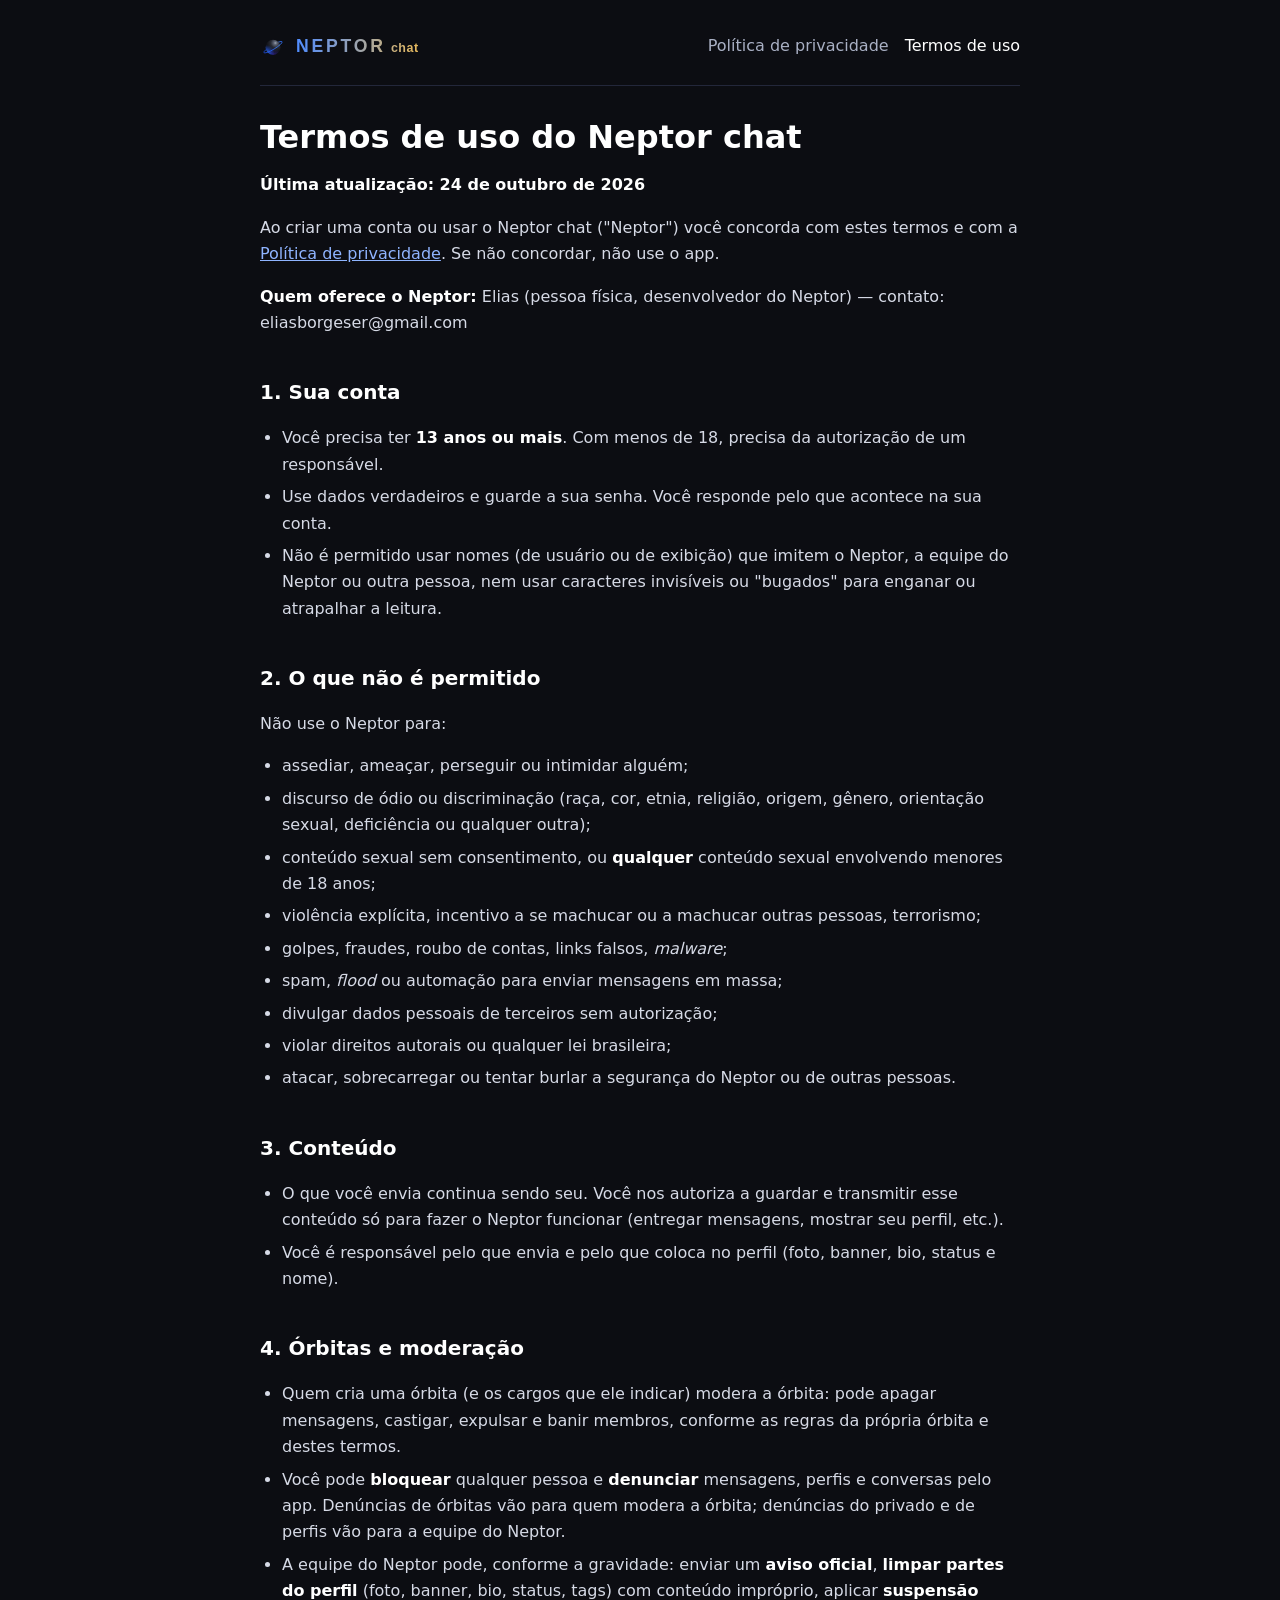
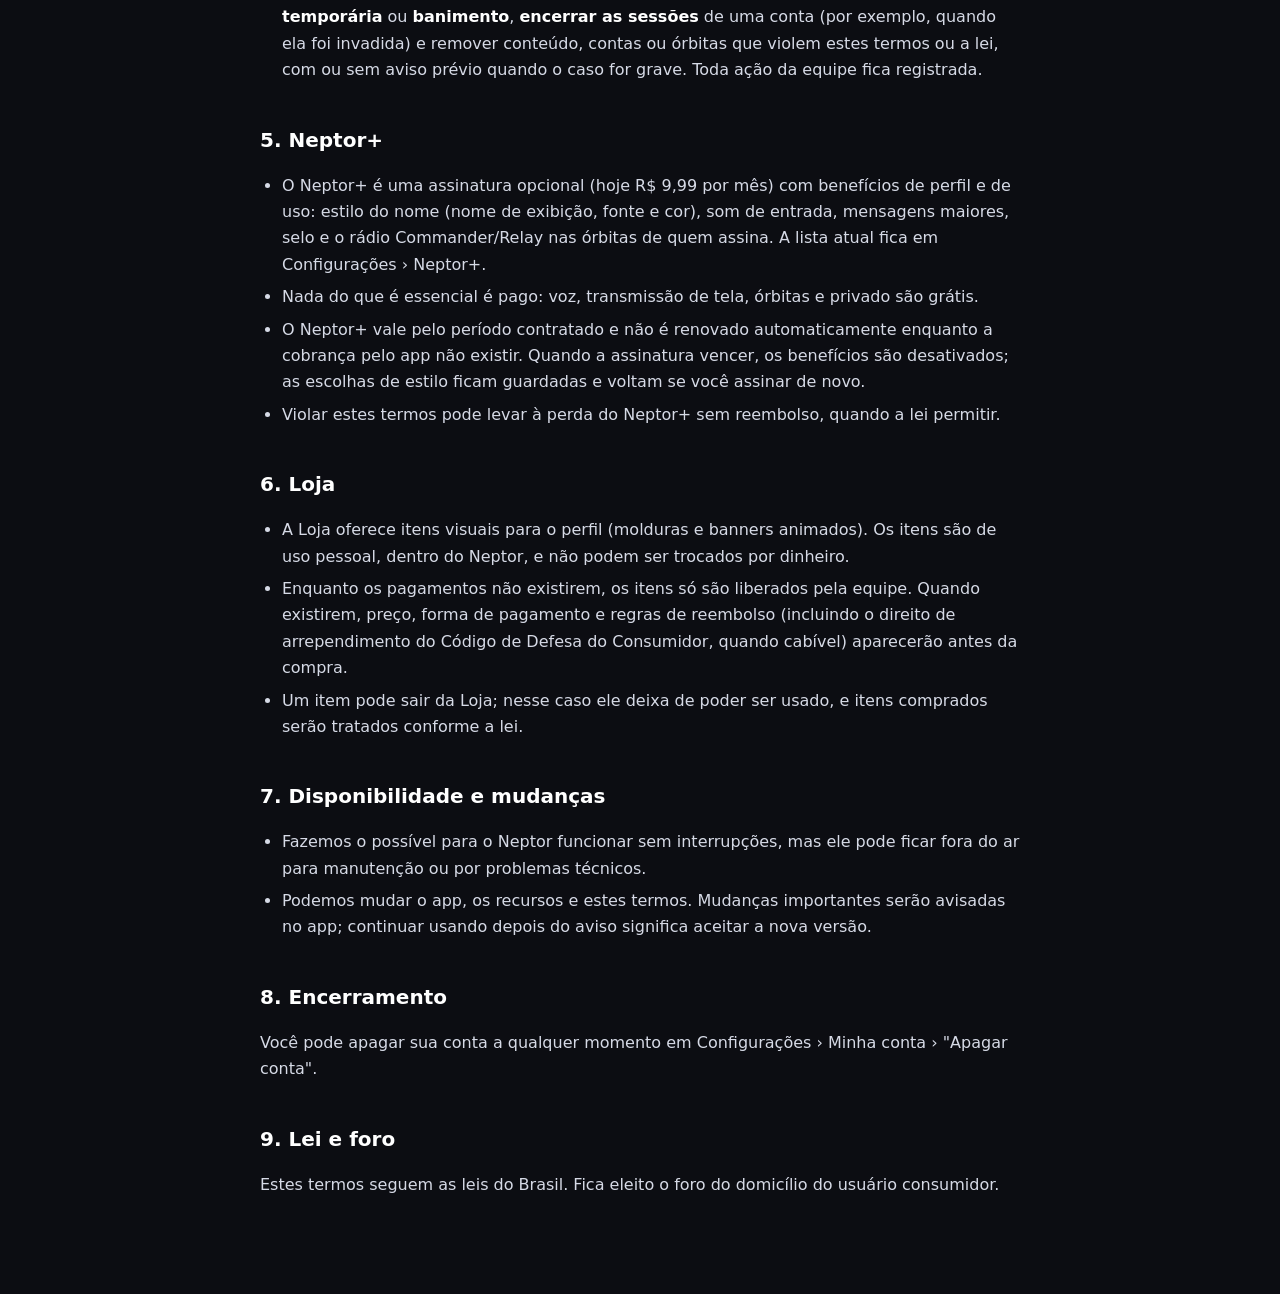
==== termos/index.html @ 5d6900de "Site do Neptor (24/10/2026, 20:20:30)" ====
<!doctype html>
<html lang="pt-BR">
<head>
<meta charset="utf-8" />
<meta name="viewport" content="width=device-width, initial-scale=1" />
<title>Termos de uso · Neptor chat</title>
<meta name="theme-color" content="#0C0D12" />
<link rel="icon" href="../neptor-icon.ico" sizes="any" />
<link rel="icon" href="../neptor-planet.svg" type="image/svg+xml" />
<style>
  :root { color-scheme: dark; }
  body { margin: 0; background: #0C0D12; color: #D6DAE6; font: 16px/1.65 system-ui, -apple-system, "Segoe UI", Roboto, sans-serif; }
  main { max-width: 760px; margin: 0 auto; padding: 32px 20px 80px; }
  header { display: flex; align-items: center; justify-content: space-between; gap: 16px; padding-bottom: 24px; border-bottom: 1px solid #23273A; margin-bottom: 32px; }
  header a { color: #8FB4FF; text-decoration: none; font-weight: 600; }
  header nav a { margin-left: 16px; font-weight: 500; color: #A9B0C4; }
  header nav a[aria-current] { color: #FFFFFF; }
  .brand { display: inline-flex; align-items: center; gap: 10px; }
  .wordmark { display: inline-flex; align-items: baseline; gap: 5px; font-family: Arial, sans-serif; font-weight: 700; background: linear-gradient(90deg, #4F8CFF, #E8B95B); -webkit-background-clip: text; background-clip: text; color: transparent; }
  .wordmark b { letter-spacing: 0.16em; font-size: 1.1rem; }
  .wordmark small { letter-spacing: 0.04em; font-size: 0.78rem; font-weight: 700; }
  .brand img { width: 26px; height: 26px; }
  h1 { color: #FFFFFF; font-size: 2rem; line-height: 1.2; margin: 0 0 8px; }
  h2 { color: #FFFFFF; font-size: 1.25rem; margin: 40px 0 12px; }
  h3 { color: #FFFFFF; font-size: 1.05rem; margin: 28px 0 8px; }
  strong { color: #FFFFFF; }
  a { color: #8FB4FF; }
  ul { padding-left: 22px; }
  li { margin: 6px 0; }
  code { background: #171A26; padding: 1px 6px; border-radius: 4px; }
  .table { overflow-x: auto; margin: 16px 0; }
  table { border-collapse: collapse; width: 100%; font-size: 0.93rem; }
  th, td { border: 1px solid #23273A; padding: 10px 12px; text-align: left; vertical-align: top; }
  th { background: #141726; color: #FFFFFF; }
</style>
</head>
<body>
<main>
<header>
  <a class="brand" href="../"><img src="../neptor-planet.svg" alt="" /><span class="wordmark"><b>NEPTOR</b><small>chat</small></span></a>
  <nav><a href="../privacidade/">Política de privacidade</a><a href="../termos/" aria-current="page">Termos de uso</a></nav>
</header>
<h1>Termos de uso do Neptor chat</h1>
<p><strong>Última atualização: 24 de outubro de 2026</strong></p>
<p>Ao criar uma conta ou usar o Neptor chat ("Neptor") você concorda com estes termos e com a <a href="../privacidade/">Política de privacidade</a>. Se não concordar, não use o app.</p>
<p><strong>Quem oferece o Neptor:</strong> Elias (pessoa física, desenvolvedor do Neptor) — contato: eliasborgeser@gmail.com</p>
<h2>1. Sua conta</h2>
<ul><li>Você precisa ter <strong>13 anos ou mais</strong>. Com menos de 18, precisa da autorização de um responsável.</li><li>Use dados verdadeiros e guarde a sua senha. Você responde pelo que acontece na sua conta.</li><li>Não é permitido usar nomes (de usuário ou de exibição) que imitem o Neptor, a equipe do Neptor ou outra pessoa, nem usar caracteres invisíveis ou "bugados" para enganar ou atrapalhar a leitura.</li></ul>
<h2>2. O que não é permitido</h2>
<p>Não use o Neptor para:</p>
<ul><li>assediar, ameaçar, perseguir ou intimidar alguém;</li><li>discurso de ódio ou discriminação (raça, cor, etnia, religião, origem, gênero, orientação sexual, deficiência ou qualquer outra);</li><li>conteúdo sexual sem consentimento, ou <strong>qualquer</strong> conteúdo sexual envolvendo menores de 18 anos;</li><li>violência explícita, incentivo a se machucar ou a machucar outras pessoas, terrorismo;</li><li>golpes, fraudes, roubo de contas, links falsos, <em>malware</em>;</li><li>spam, <em>flood</em> ou automação para enviar mensagens em massa;</li><li>divulgar dados pessoais de terceiros sem autorização;</li><li>violar direitos autorais ou qualquer lei brasileira;</li><li>atacar, sobrecarregar ou tentar burlar a segurança do Neptor ou de outras pessoas.</li></ul>
<h2>3. Conteúdo</h2>
<ul><li>O que você envia continua sendo seu. Você nos autoriza a guardar e transmitir esse conteúdo só para fazer o Neptor funcionar (entregar mensagens, mostrar seu perfil, etc.).</li><li>Você é responsável pelo que envia e pelo que coloca no perfil (foto, banner, bio, status e nome).</li></ul>
<h2>4. Órbitas e moderação</h2>
<ul><li>Quem cria uma órbita (e os cargos que ele indicar) modera a órbita: pode apagar mensagens, castigar, expulsar e banir membros, conforme as regras da própria órbita e destes termos.</li><li>Você pode <strong>bloquear</strong> qualquer pessoa e <strong>denunciar</strong> mensagens, perfis e conversas pelo app. Denúncias de órbitas vão para quem modera a órbita; denúncias do privado e de perfis vão para a equipe do Neptor.</li><li>A equipe do Neptor pode, conforme a gravidade: enviar um <strong>aviso oficial</strong>, <strong>limpar partes do perfil</strong> (foto, banner, bio, status, tags) com conteúdo impróprio, aplicar <strong>suspensão temporária</strong> ou <strong>banimento</strong>, <strong>encerrar as sessões</strong> de uma conta (por exemplo, quando ela foi invadida) e remover conteúdo, contas ou órbitas que violem estes termos ou a lei, com ou sem aviso prévio quando o caso for grave. Toda ação da equipe fica registrada.</li></ul>
<h2>5. Neptor+</h2>
<ul><li>O Neptor+ é uma assinatura opcional (hoje R$ 9,99 por mês) com benefícios de perfil e de uso: estilo do nome (nome de exibição, fonte e cor), som de entrada, mensagens maiores, selo e o rádio Commander/Relay nas órbitas de quem assina. A lista atual fica em Configurações › Neptor+.</li><li>Nada do que é essencial é pago: voz, transmissão de tela, órbitas e privado são grátis.</li><li>O Neptor+ vale pelo período contratado e não é renovado automaticamente enquanto a cobrança pelo app não existir. Quando a assinatura vencer, os benefícios são desativados; as escolhas de estilo ficam guardadas e voltam se você assinar de novo.</li><li>Violar estes termos pode levar à perda do Neptor+ sem reembolso, quando a lei permitir.</li></ul>
<h2>6. Loja</h2>
<ul><li>A Loja oferece itens visuais para o perfil (molduras e banners animados). Os itens são de uso pessoal, dentro do Neptor, e não podem ser trocados por dinheiro.</li><li>Enquanto os pagamentos não existirem, os itens só são liberados pela equipe. Quando existirem, preço, forma de pagamento e regras de reembolso (incluindo o direito de arrependimento do Código de Defesa do Consumidor, quando cabível) aparecerão antes da compra.</li><li>Um item pode sair da Loja; nesse caso ele deixa de poder ser usado, e itens comprados serão tratados conforme a lei.</li></ul>
<h2>7. Disponibilidade e mudanças</h2>
<ul><li>Fazemos o possível para o Neptor funcionar sem interrupções, mas ele pode ficar fora do ar para manutenção ou por problemas técnicos.</li><li>Podemos mudar o app, os recursos e estes termos. Mudanças importantes serão avisadas no app; continuar usando depois do aviso significa aceitar a nova versão.</li></ul>
<h2>8. Encerramento</h2>
<p>Você pode apagar sua conta a qualquer momento em Configurações › Minha conta › "Apagar conta".</p>
<h2>9. Lei e foro</h2>
<p>Estes termos seguem as leis do Brasil. Fica eleito o foro do domicílio do usuário consumidor.</p>
</main>
</body>
</html>
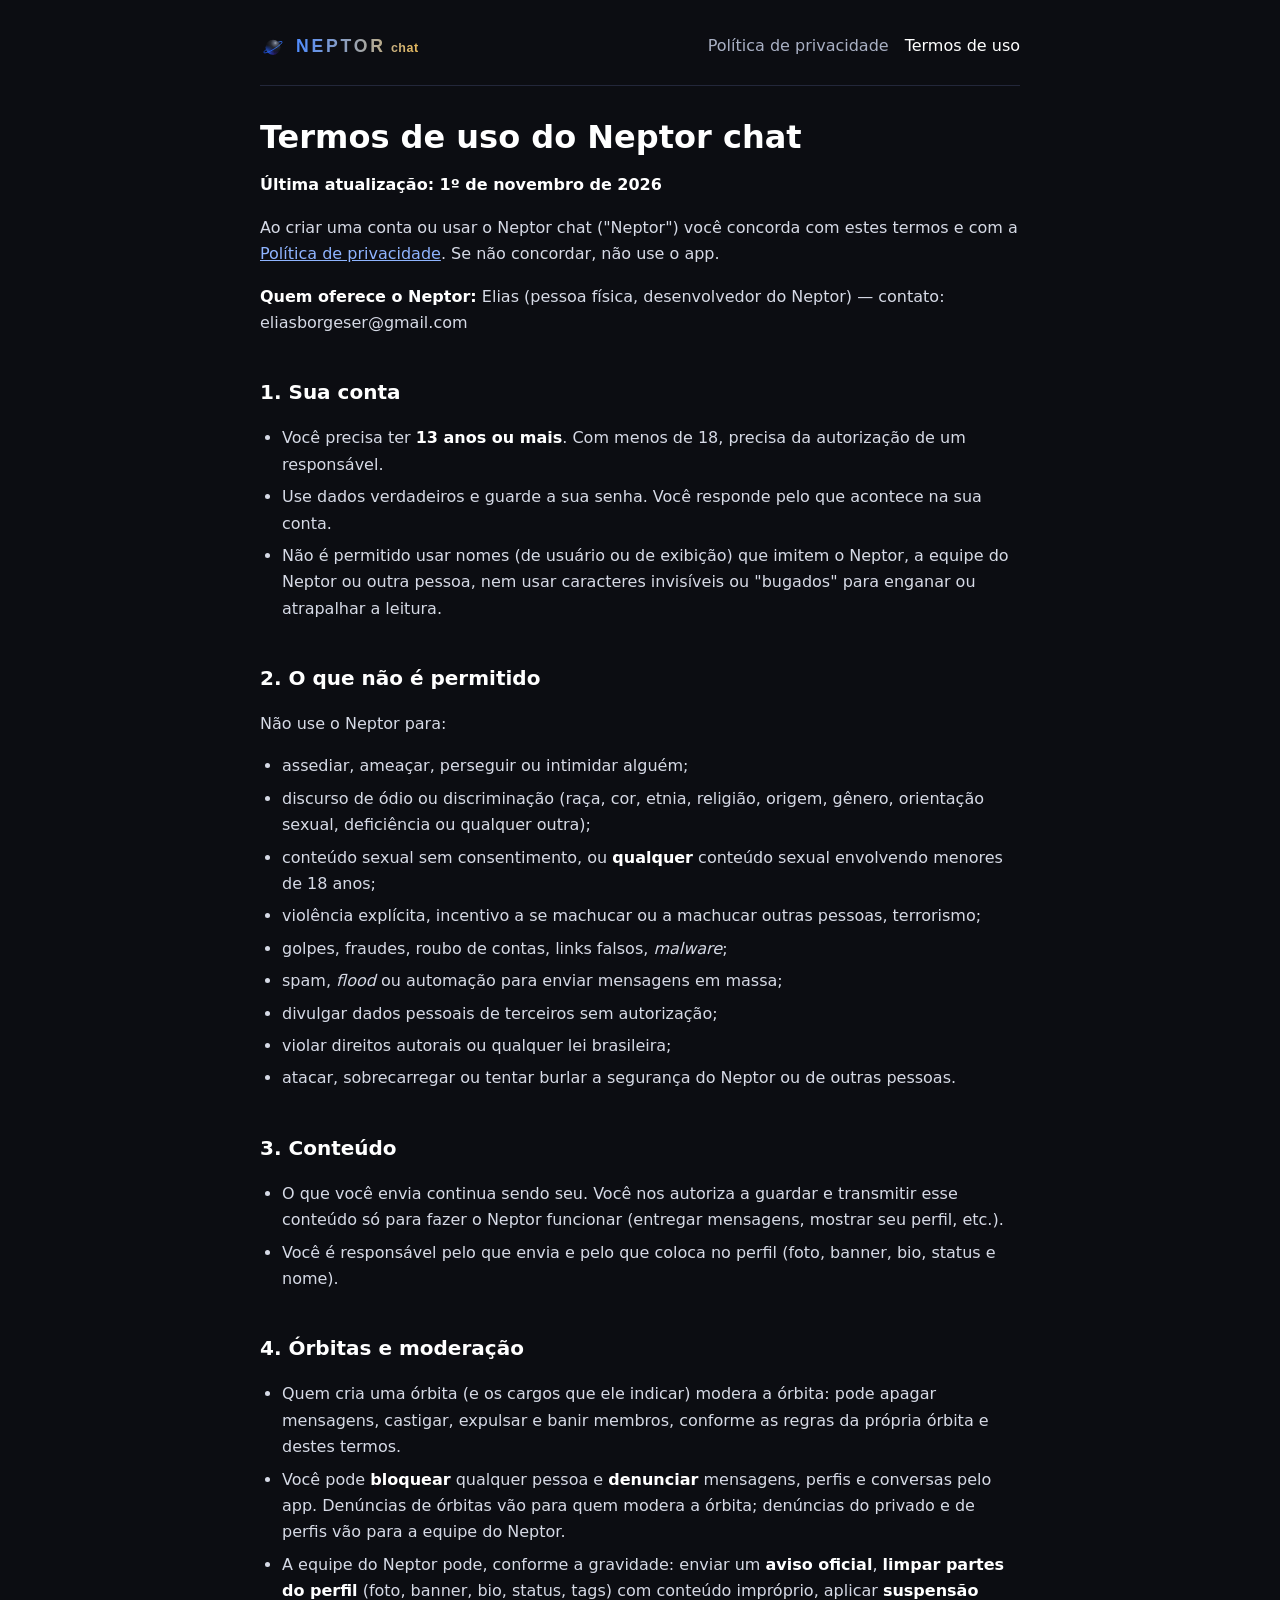
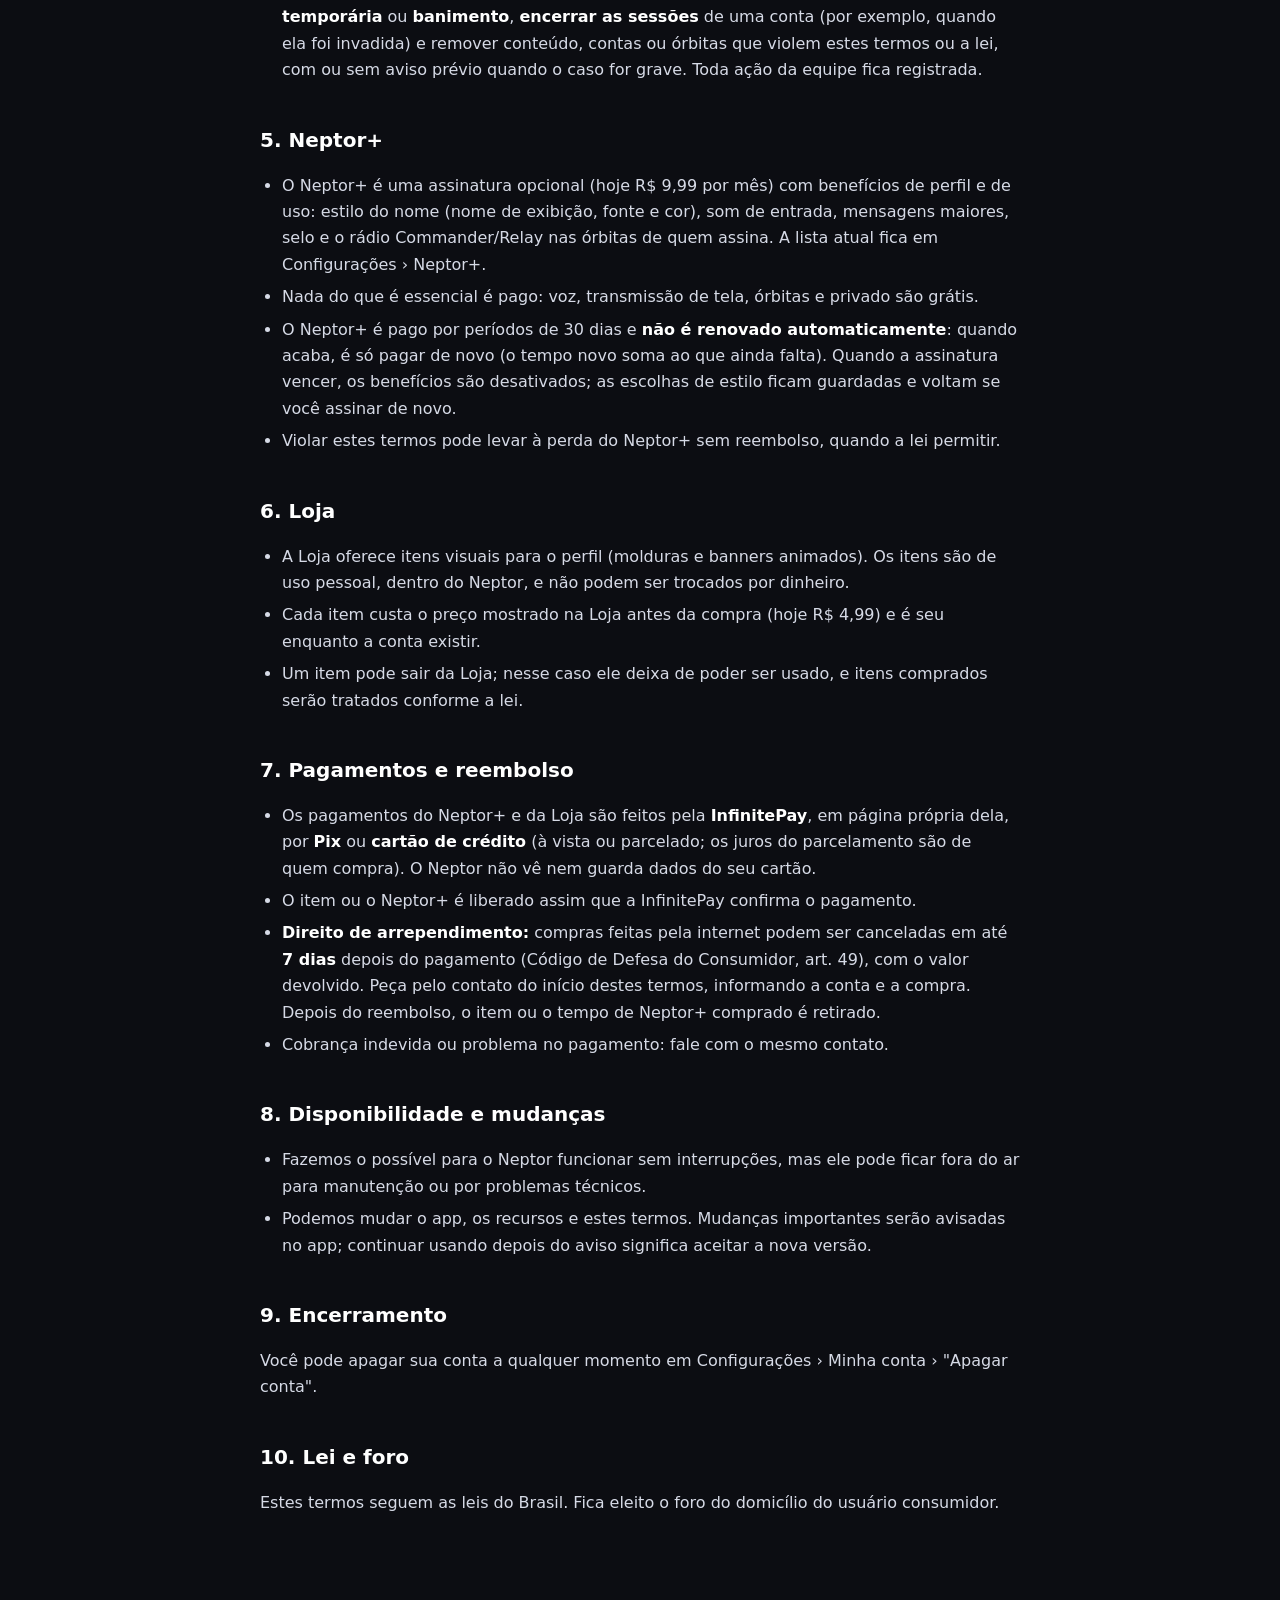
==== commit 54697684: "Site do Neptor (02/11/2026, 13:28:50)" ====
--- a/termos/index.html
+++ b/termos/index.html
@@ -41,7 +41,7 @@
   <nav><a href="../privacidade/">Política de privacidade</a><a href="../termos/" aria-current="page">Termos de uso</a></nav>
 </header>
 <h1>Termos de uso do Neptor chat</h1>
-<p><strong>Última atualização: 24 de outubro de 2026</strong></p>
+<p><strong>Última atualização: 1º de novembro de 2026</strong></p>
 <p>Ao criar uma conta ou usar o Neptor chat ("Neptor") você concorda com estes termos e com a <a href="../privacidade/">Política de privacidade</a>. Se não concordar, não use o app.</p>
 <p><strong>Quem oferece o Neptor:</strong> Elias (pessoa física, desenvolvedor do Neptor) — contato: eliasborgeser@gmail.com</p>
 <h2>1. Sua conta</h2>
@@ -54,14 +54,16 @@
 <h2>4. Órbitas e moderação</h2>
 <ul><li>Quem cria uma órbita (e os cargos que ele indicar) modera a órbita: pode apagar mensagens, castigar, expulsar e banir membros, conforme as regras da própria órbita e destes termos.</li><li>Você pode <strong>bloquear</strong> qualquer pessoa e <strong>denunciar</strong> mensagens, perfis e conversas pelo app. Denúncias de órbitas vão para quem modera a órbita; denúncias do privado e de perfis vão para a equipe do Neptor.</li><li>A equipe do Neptor pode, conforme a gravidade: enviar um <strong>aviso oficial</strong>, <strong>limpar partes do perfil</strong> (foto, banner, bio, status, tags) com conteúdo impróprio, aplicar <strong>suspensão temporária</strong> ou <strong>banimento</strong>, <strong>encerrar as sessões</strong> de uma conta (por exemplo, quando ela foi invadida) e remover conteúdo, contas ou órbitas que violem estes termos ou a lei, com ou sem aviso prévio quando o caso for grave. Toda ação da equipe fica registrada.</li></ul>
 <h2>5. Neptor+</h2>
-<ul><li>O Neptor+ é uma assinatura opcional (hoje R$ 9,99 por mês) com benefícios de perfil e de uso: estilo do nome (nome de exibição, fonte e cor), som de entrada, mensagens maiores, selo e o rádio Commander/Relay nas órbitas de quem assina. A lista atual fica em Configurações › Neptor+.</li><li>Nada do que é essencial é pago: voz, transmissão de tela, órbitas e privado são grátis.</li><li>O Neptor+ vale pelo período contratado e não é renovado automaticamente enquanto a cobrança pelo app não existir. Quando a assinatura vencer, os benefícios são desativados; as escolhas de estilo ficam guardadas e voltam se você assinar de novo.</li><li>Violar estes termos pode levar à perda do Neptor+ sem reembolso, quando a lei permitir.</li></ul>
+<ul><li>O Neptor+ é uma assinatura opcional (hoje R$ 9,99 por mês) com benefícios de perfil e de uso: estilo do nome (nome de exibição, fonte e cor), som de entrada, mensagens maiores, selo e o rádio Commander/Relay nas órbitas de quem assina. A lista atual fica em Configurações › Neptor+.</li><li>Nada do que é essencial é pago: voz, transmissão de tela, órbitas e privado são grátis.</li><li>O Neptor+ é pago por períodos de 30 dias e <strong>não é renovado automaticamente</strong>: quando acaba, é só pagar de novo (o tempo novo soma ao que ainda falta). Quando a assinatura vencer, os benefícios são desativados; as escolhas de estilo ficam guardadas e voltam se você assinar de novo.</li><li>Violar estes termos pode levar à perda do Neptor+ sem reembolso, quando a lei permitir.</li></ul>
 <h2>6. Loja</h2>
-<ul><li>A Loja oferece itens visuais para o perfil (molduras e banners animados). Os itens são de uso pessoal, dentro do Neptor, e não podem ser trocados por dinheiro.</li><li>Enquanto os pagamentos não existirem, os itens só são liberados pela equipe. Quando existirem, preço, forma de pagamento e regras de reembolso (incluindo o direito de arrependimento do Código de Defesa do Consumidor, quando cabível) aparecerão antes da compra.</li><li>Um item pode sair da Loja; nesse caso ele deixa de poder ser usado, e itens comprados serão tratados conforme a lei.</li></ul>
-<h2>7. Disponibilidade e mudanças</h2>
+<ul><li>A Loja oferece itens visuais para o perfil (molduras e banners animados). Os itens são de uso pessoal, dentro do Neptor, e não podem ser trocados por dinheiro.</li><li>Cada item custa o preço mostrado na Loja antes da compra (hoje R$ 4,99) e é seu enquanto a conta existir.</li><li>Um item pode sair da Loja; nesse caso ele deixa de poder ser usado, e itens comprados serão tratados conforme a lei.</li></ul>
+<h2>7. Pagamentos e reembolso</h2>
+<ul><li>Os pagamentos do Neptor+ e da Loja são feitos pela <strong>InfinitePay</strong>, em página própria dela, por <strong>Pix</strong> ou <strong>cartão de crédito</strong> (à vista ou parcelado; os juros do parcelamento são de quem compra). O Neptor não vê nem guarda dados do seu cartão.</li><li>O item ou o Neptor+ é liberado assim que a InfinitePay confirma o pagamento.</li><li><strong>Direito de arrependimento:</strong> compras feitas pela internet podem ser canceladas em até <strong>7 dias</strong> depois do pagamento (Código de Defesa do Consumidor, art. 49), com o valor devolvido. Peça pelo contato do início destes termos, informando a conta e a compra. Depois do reembolso, o item ou o tempo de Neptor+ comprado é retirado.</li><li>Cobrança indevida ou problema no pagamento: fale com o mesmo contato.</li></ul>
+<h2>8. Disponibilidade e mudanças</h2>
 <ul><li>Fazemos o possível para o Neptor funcionar sem interrupções, mas ele pode ficar fora do ar para manutenção ou por problemas técnicos.</li><li>Podemos mudar o app, os recursos e estes termos. Mudanças importantes serão avisadas no app; continuar usando depois do aviso significa aceitar a nova versão.</li></ul>
-<h2>8. Encerramento</h2>
+<h2>9. Encerramento</h2>
 <p>Você pode apagar sua conta a qualquer momento em Configurações › Minha conta › "Apagar conta".</p>
-<h2>9. Lei e foro</h2>
+<h2>10. Lei e foro</h2>
 <p>Estes termos seguem as leis do Brasil. Fica eleito o foro do domicílio do usuário consumidor.</p>
 </main>
 </body>
